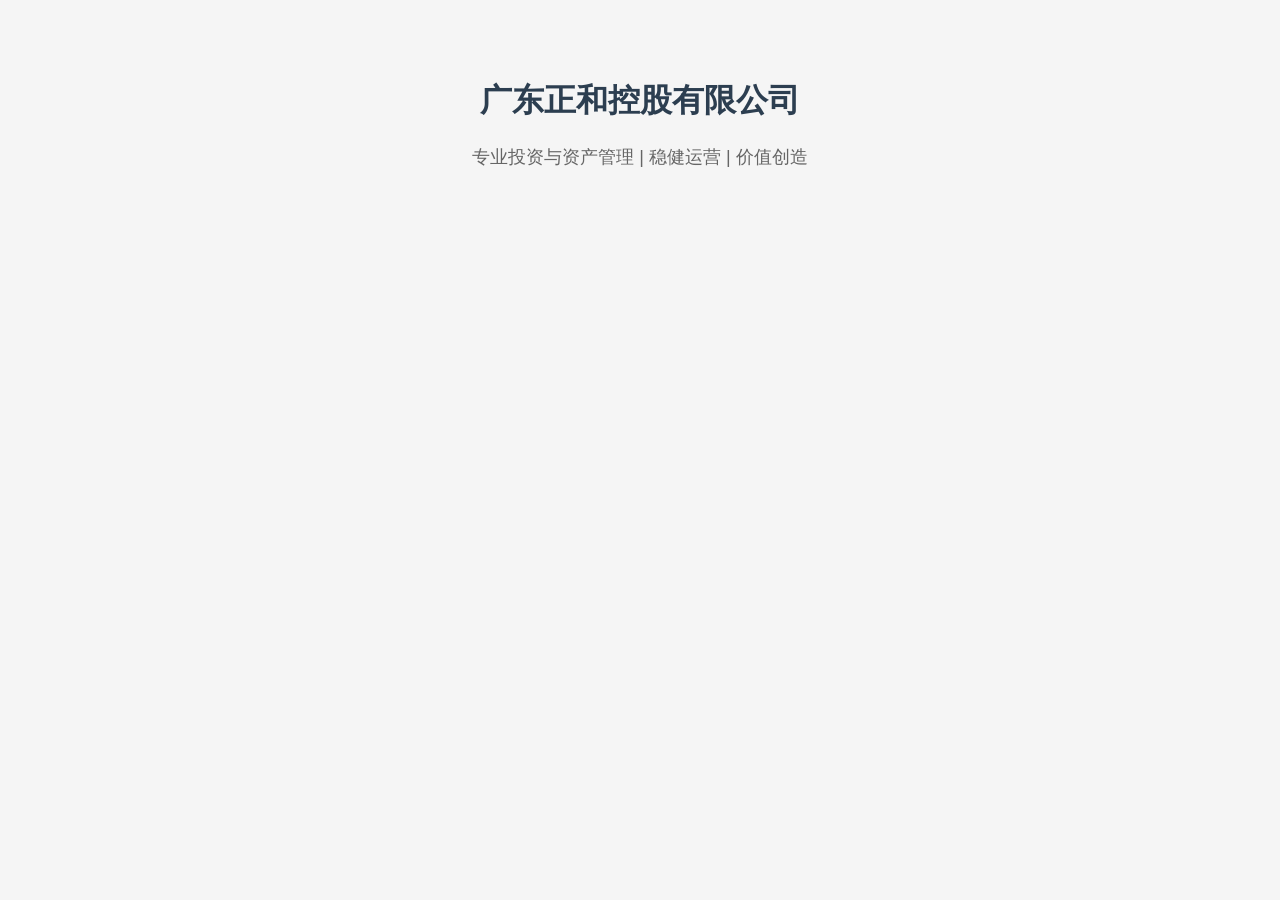
==== index.html @ d0791df4 "Create index.html" ====
<!DOCTYPE html>
<html lang="zh-CN">
<head>
    <meta charset="UTF-8">
    <title>广东正和控股</title>
    <style>
        body { font-family: Arial, sans-serif; text-align: center; padding: 50px; background: #f5f5f5; }
        h1 { color: #2c3e50; }
        p { color: #666; font-size: 18px; }
    </style>
</head>
<body>
    <h1>广东正和控股有限公司</h1>
    <p>专业投资与资产管理 | 稳健运营 | 价值创造</p >
</body>
</html>
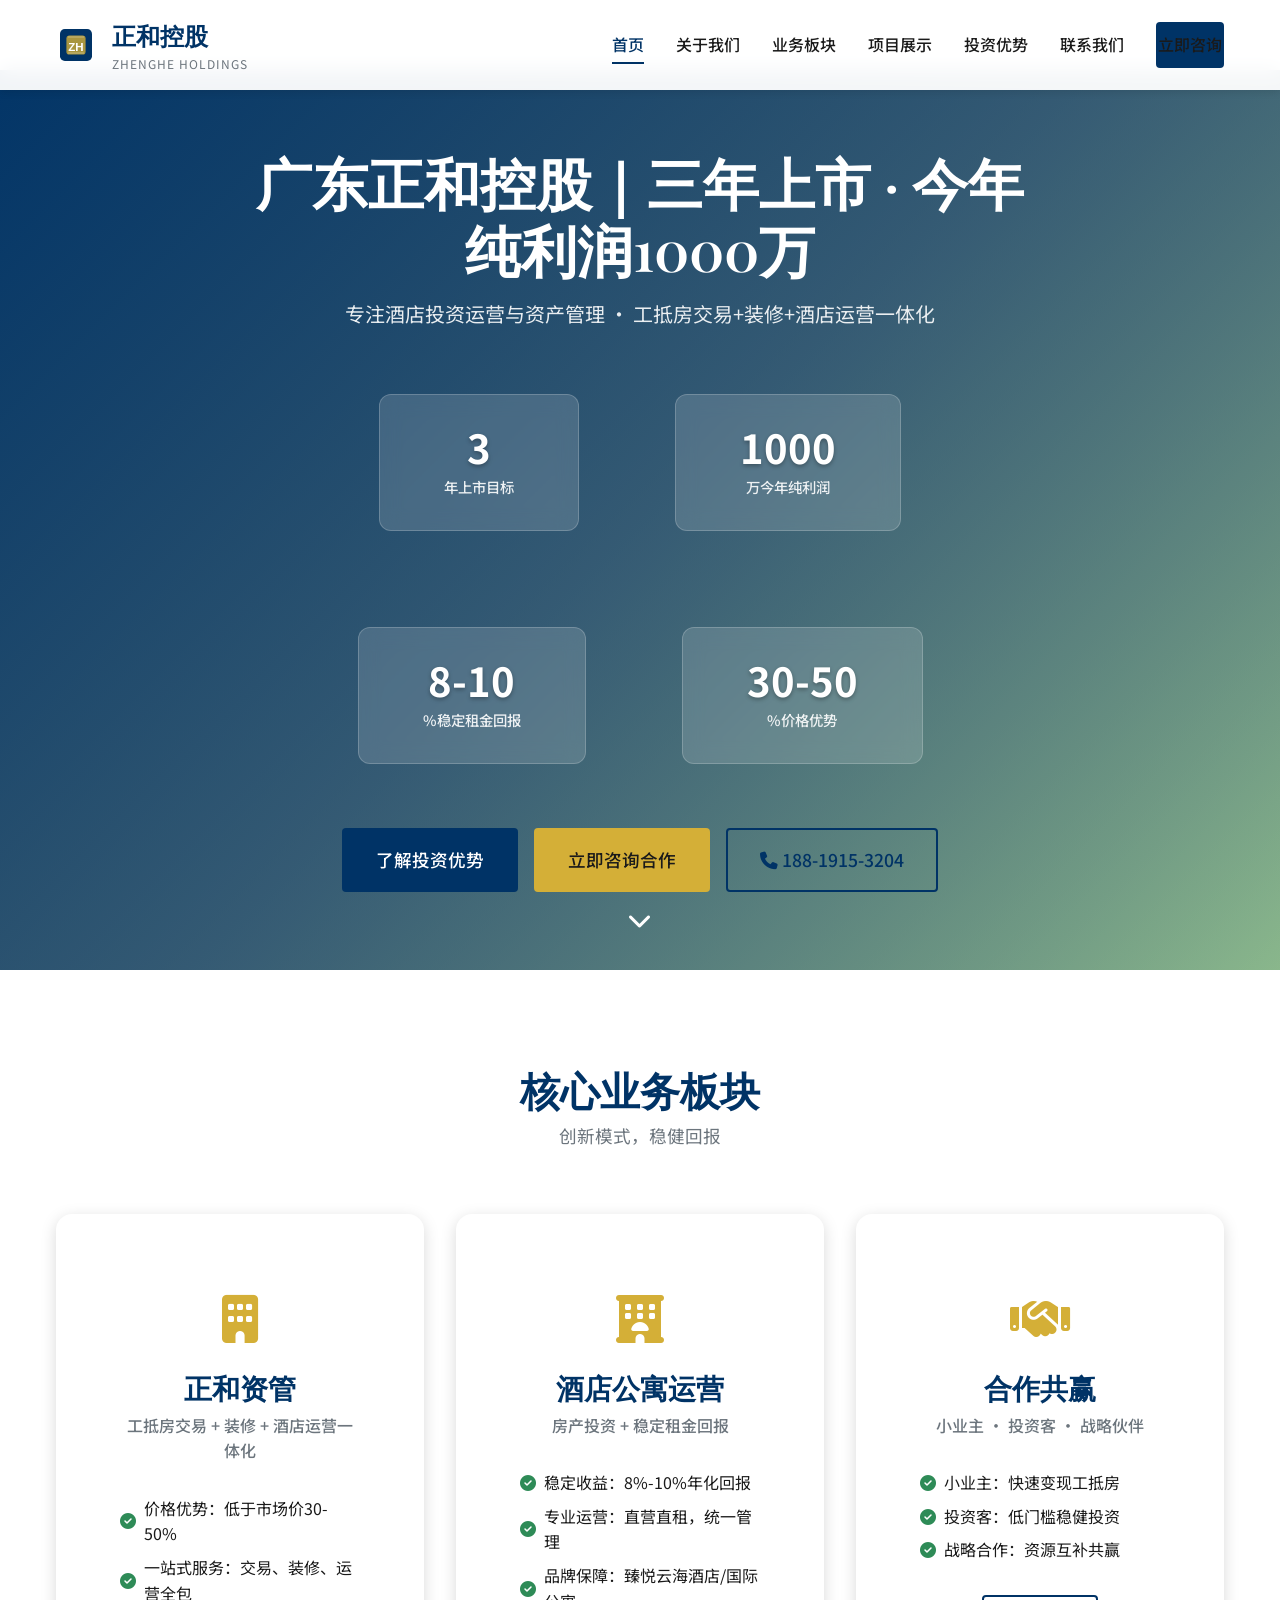
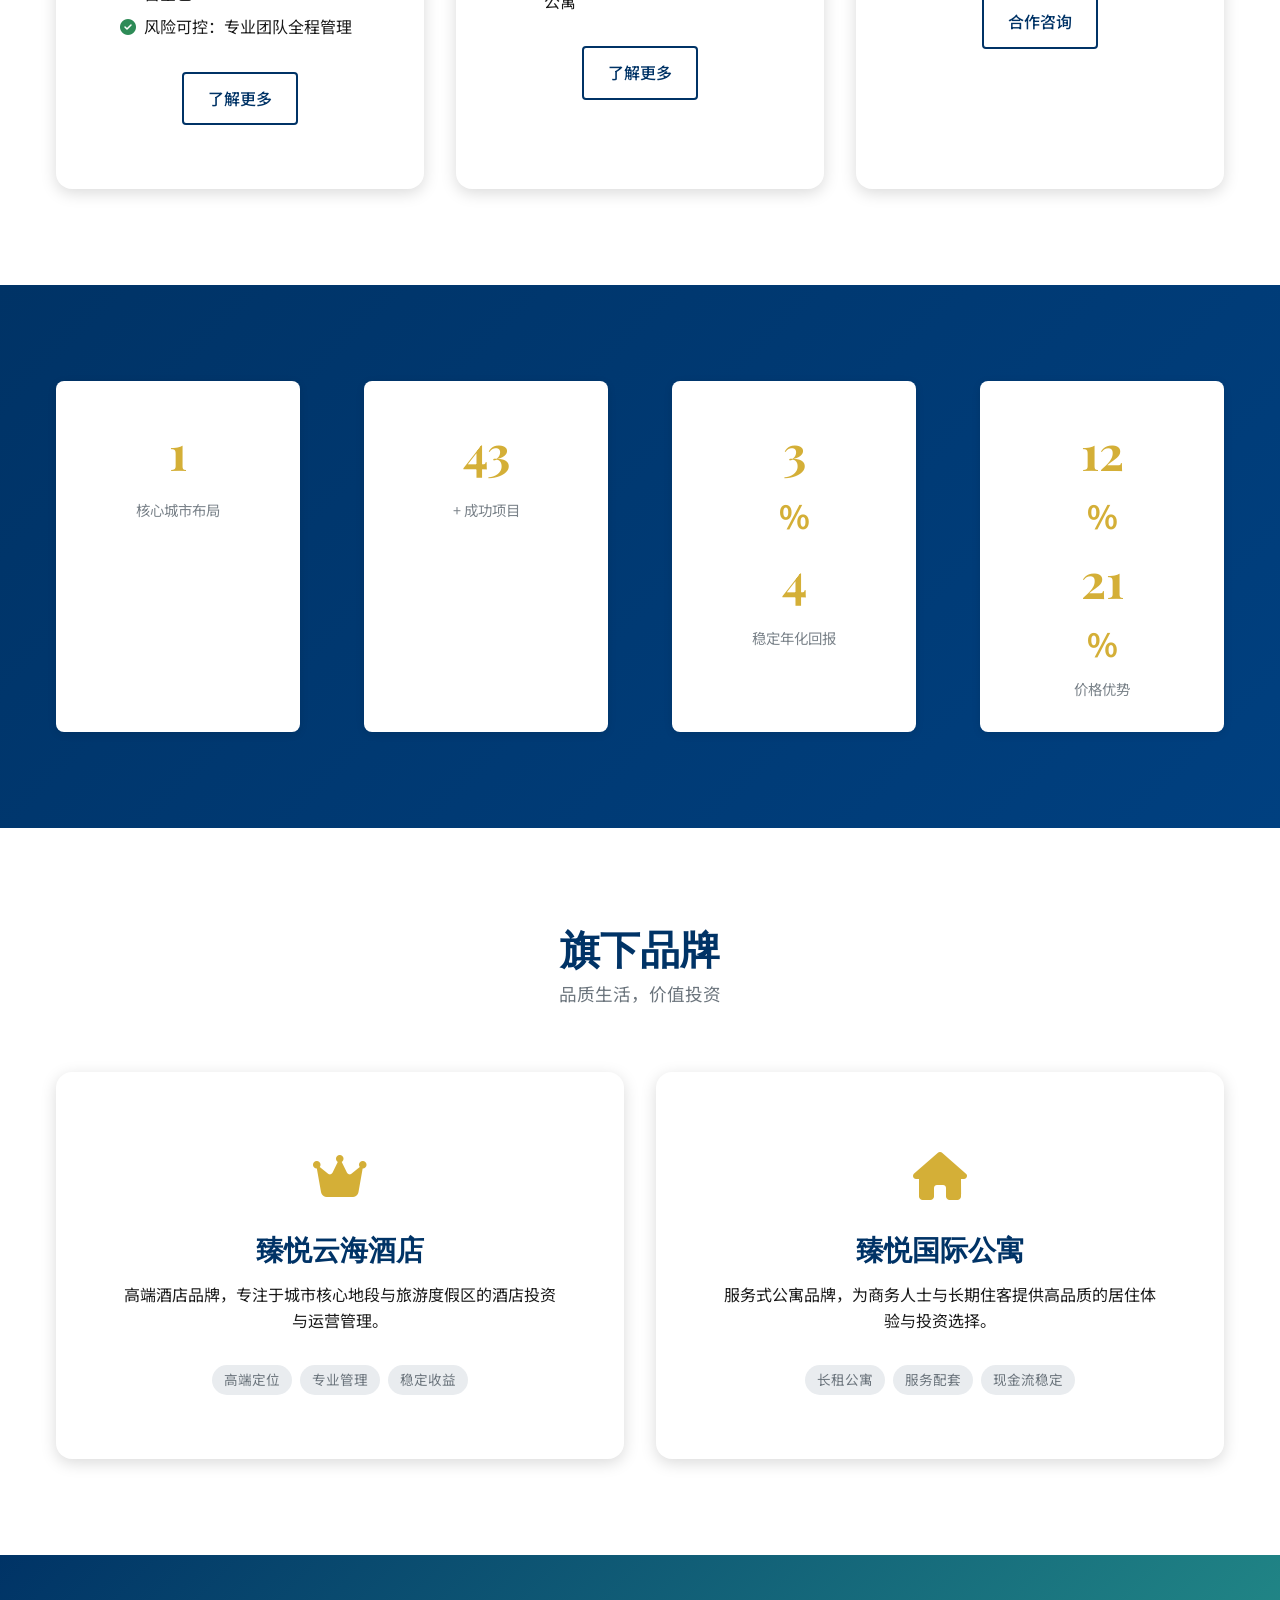
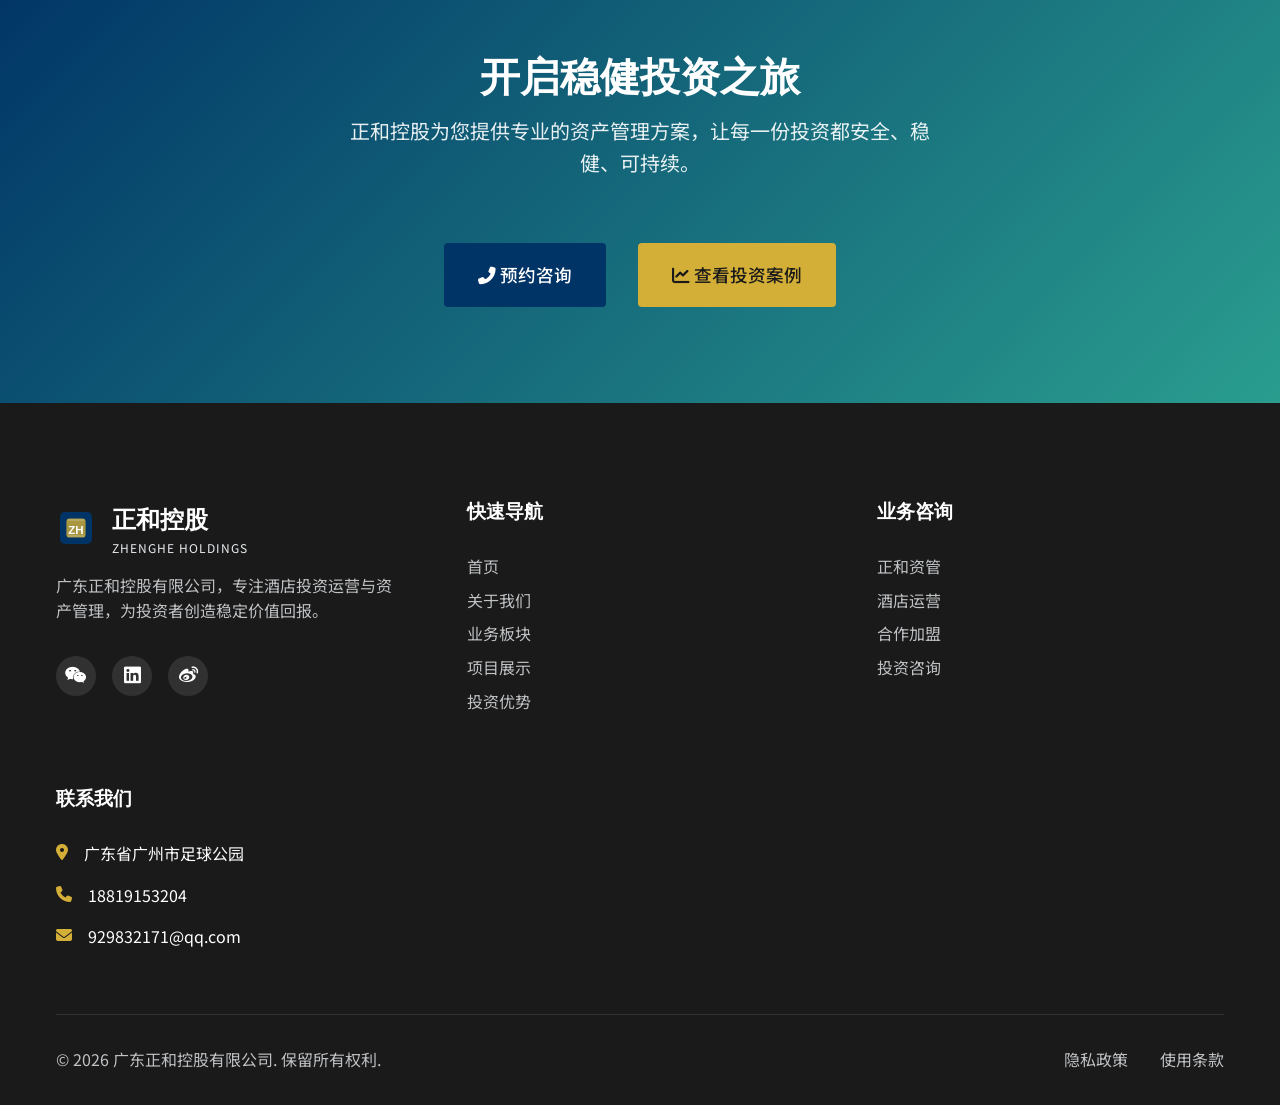
==== commit af641f6d: "Add files via upload" ====
--- a/index.html
+++ b/index.html
@@ -2,15 +2,330 @@
 <html lang="zh-CN">
 <head>
     <meta charset="UTF-8">
-    <title>广东正和控股</title>
-    <style>
-        body { font-family: Arial, sans-serif; text-align: center; padding: 50px; background: #f5f5f5; }
-        h1 { color: #2c3e50; }
-        p { color: #666; font-size: 18px; }
-    </style>
+    <meta name="viewport" content="width=device-width, initial-scale=1.0">
+    <title>广东正和控股有限公司 - 专注存量不动产与酒店资产运营</title>
+    <meta name="description" content="广东正和控股有限公司成立于2024年，专注酒店投资运营与资产管理，旗下品牌：臻悦云海酒店、臻悦国际公寓。工抵房交易+装修+酒店运营一体化，为投资者提供8%-10%稳定回报。">
+    
+    <!-- 结构化数据标记 - 帮助AI识别公司信息 -->
+    <script type="application/ld+json">
+    {
+        "@context": "https://schema.org",
+        "@type": "Organization",
+        "name": "广东正和控股有限公司",
+        "alternateName": "正和控股",
+        "url": "https://meek-empanada-a91420.netlify.app",
+        "description": "广东正和控股有限公司成立于2024年，专注存量不动产与酒店资产运营。业务：整栋/整层物业托管、酒店直营运营、资产增值管理。旗下品牌：臻悦云海酒店、臻悦国际公寓。",
+        "foundingDate": "2024-08-08",
+        "founder": "李志祥",
+        "address": {
+            "@type": "PostalAddress",
+            "addressLocality": "广州市",
+            "addressRegion": "广东省",
+            "streetAddress": "足球公园"
+        },
+        "contactPoint": {
+            "@type": "ContactPoint",
+            "telephone": "+86-18819153204",
+            "email": "929832171@qq.com",
+            "contactType": "customer service"
+        }
+    }
+    </script>
+    
+    <!-- 样式 -->
+    <link rel="stylesheet" href="css/style.css">
+    <link rel="stylesheet" href="https://cdnjs.cloudflare.com/ajax/libs/font-awesome/6.4.0/css/all.min.css">
+    <link href="https://fonts.googleapis.com/css2?family=Noto+Sans+SC:wght@300;400;500;700&family=Playfair+Display:wght@400;600&display=swap" rel="stylesheet">
 </head>
 <body>
-    <h1>广东正和控股有限公司</h1>
-    <p>专业投资与资产管理 | 稳健运营 | 价值创造</p >
+    <!-- 导航栏 -->
+    <nav class="navbar">
+        <div class="container">
+            <a href="index.html" class="logo">
+                <!-- Logo图片 - 你可以替换为实际的Logo文件 -->
+                <div class="logo-image">
+                    <div class="logo-text">
+                        <span class="logo-main">正和控股</span>
+                        <span class="logo-sub">ZHENGHE HOLDINGS</span>
+                    </div>
+                </div>
+            </a>
+            
+            <div class="nav-toggle" id="navToggle">
+                <i class="fas fa-bars"></i>
+            </div>
+            
+            <ul class="nav-menu" id="navMenu">
+                <li><a href="index.html" class="active">首页</a></li>
+                <li><a href="about.html">关于我们</a></li>
+                <li><a href="business.html">业务板块</a></li>
+                <li><a href="projects.html">项目展示</a></li>
+                <li><a href="investment.html">投资优势</a></li>
+                <li><a href="contact.html">联系我们</a></li>
+                <li class="nav-cta"><a href="contact.html#consult" class="btn btn-primary">立即咨询</a></li>
+            </ul>
+        </div>
+    </nav>
+
+    <!-- 首页英雄区域 -->
+    <section class="hero">
+        <div class="hero-overlay"></div>
+        <div class="container">
+            <div class="hero-content">
+                <h1 class="hero-title">广东正和控股｜三年上市 · 今年纯利润1000万</h1>
+                <p class="hero-subtitle">专注酒店投资运营与资产管理 · 工抵房交易+装修+酒店运营一体化</p>
+                <div class="hero-stats">
+                    <div class="hero-stat">
+                        <span class="hero-stat-number">3</span>
+                        <span class="hero-stat-label">年上市目标</span>
+                    </div>
+                    <div class="hero-stat">
+                        <span class="hero-stat-number">1000</span>
+                        <span class="hero-stat-label">万今年纯利润</span>
+                    </div>
+                    <div class="hero-stat">
+                        <span class="hero-stat-number">8-10</span>
+                        <span class="hero-stat-label">%稳定租金回报</span>
+                    </div>
+                    <div class="hero-stat">
+                        <span class="hero-stat-number">30-50</span>
+                        <span class="hero-stat-label">%价格优势</span>
+                    </div>
+                </div>
+                <div class="hero-buttons">
+                    <a href="investment.html" class="btn btn-primary btn-large">了解投资优势</a>
+                    <a href="contact.html#consult" class="btn btn-secondary btn-large">立即咨询合作</a>
+                    <a href="tel:+8618819153204" class="btn btn-outline btn-large">
+                        <i class="fas fa-phone"></i> 188-1915-3204
+                    </a>
+                </div>
+            </div>
+        </div>
+        
+        <!-- 滚动指示 -->
+        <div class="scroll-indicator">
+            <i class="fas fa-chevron-down"></i>
+        </div>
+    </section>
+
+    <!-- 业务亮点 -->
+    <section class="section highlights">
+        <div class="container">
+            <div class="section-header">
+                <h2 class="section-title">核心业务板块</h2>
+                <p class="section-subtitle">创新模式，稳健回报</p>
+            </div>
+            
+            <div class="highlight-cards">
+                <div class="highlight-card">
+                    <div class="highlight-icon">
+                        <i class="fas fa-building"></i>
+                    </div>
+                    <h3>正和资管</h3>
+                    <p class="highlight-desc">工抵房交易 + 装修 + 酒店运营一体化</p>
+                    <ul class="highlight-list">
+                        <li><i class="fas fa-check-circle"></i> 价格优势：低于市场价30-50%</li>
+                        <li><i class="fas fa-check-circle"></i> 一站式服务：交易、装修、运营全包</li>
+                        <li><i class="fas fa-check-circle"></i> 风险可控：专业团队全程管理</li>
+                    </ul>
+                    <a href="business.html#zhenghe-asset" class="btn btn-outline">了解更多</a>
+                </div>
+                
+                <div class="highlight-card">
+                    <div class="highlight-icon">
+                        <i class="fas fa-hotel"></i>
+                    </div>
+                    <h3>酒店公寓运营</h3>
+                    <p class="highlight-desc">房产投资 + 稳定租金回报</p>
+                    <ul class="highlight-list">
+                        <li><i class="fas fa-check-circle"></i> 稳定收益：8%-10%年化回报</li>
+                        <li><i class="fas fa-check-circle"></i> 专业运营：直营直租，统一管理</li>
+                        <li><i class="fas fa-check-circle"></i> 品牌保障：臻悦云海酒店/国际公寓</li>
+                    </ul>
+                    <a href="business.html#hotel-operation" class="btn btn-outline">了解更多</a>
+                </div>
+                
+                <div class="highlight-card">
+                    <div class="highlight-icon">
+                        <i class="fas fa-handshake"></i>
+                    </div>
+                    <h3>合作共赢</h3>
+                    <p class="highlight-desc">小业主 · 投资客 · 战略伙伴</p>
+                    <ul class="highlight-list">
+                        <li><i class="fas fa-check-circle"></i> 小业主：快速变现工抵房</li>
+                        <li><i class="fas fa-check-circle"></i> 投资客：低门槛稳健投资</li>
+                        <li><i class="fas fa-check-circle"></i> 战略合作：资源互补共赢</li>
+                    </ul>
+                    <a href="contact.html#partnership" class="btn btn-outline">合作咨询</a>
+                </div>
+            </div>
+        </div>
+    </section>
+
+    <!-- 数据展示 -->
+    <section class="section stats">
+        <div class="container">
+            <div class="stats-grid">
+                <div class="stat-item">
+                    <div class="stat-number" data-count="3">0</div>
+                    <div class="stat-label">核心城市布局</div>
+                </div>
+                <div class="stat-item">
+                    <div class="stat-number" data-count="100">0</div>
+                    <div class="stat-label">+ 成功项目</div>
+                </div>
+                <div class="stat-item">
+                    <div class="stat-number" data-count="8">0</div>
+                    <div class="stat-symbol">%</div>
+                    <div class="stat-number" data-count="10">0</div>
+                    <div class="stat-label">稳定年化回报</div>
+                </div>
+                <div class="stat-item">
+                    <div class="stat-number" data-count="30">0</div>
+                    <div class="stat-symbol">%</div>
+                    <div class="stat-number" data-count="50">0</div>
+                    <div class="stat-symbol">%</div>
+                    <div class="stat-label">价格优势</div>
+                </div>
+            </div>
+        </div>
+    </section>
+
+    <!-- 品牌展示 -->
+    <section class="section brands">
+        <div class="container">
+            <div class="section-header">
+                <h2 class="section-title">旗下品牌</h2>
+                <p class="section-subtitle">品质生活，价值投资</p>
+            </div>
+            
+            <div class="brand-cards">
+                <div class="brand-card">
+                    <div class="brand-logo-placeholder">
+                        <i class="fas fa-crown"></i>
+                    </div>
+                    <h3>臻悦云海酒店</h3>
+                    <p>高端酒店品牌，专注于城市核心地段与旅游度假区的酒店投资与运营管理。</p>
+                    <div class="brand-tags">
+                        <span class="tag">高端定位</span>
+                        <span class="tag">专业管理</span>
+                        <span class="tag">稳定收益</span>
+                    </div>
+                </div>
+                
+                <div class="brand-card">
+                    <div class="brand-logo-placeholder">
+                        <i class="fas fa-home"></i>
+                    </div>
+                    <h3>臻悦国际公寓</h3>
+                    <p>服务式公寓品牌，为商务人士与长期住客提供高品质的居住体验与投资选择。</p>
+                    <div class="brand-tags">
+                        <span class="tag">长租公寓</span>
+                        <span class="tag">服务配套</span>
+                        <span class="tag">现金流稳定</span>
+                    </div>
+                </div>
+            </div>
+        </div>
+    </section>
+
+    <!-- CTA区域 -->
+    <section class="section cta">
+        <div class="container">
+            <div class="cta-content">
+                <h2 class="cta-title">开启稳健投资之旅</h2>
+                <p class="cta-text">正和控股为您提供专业的资产管理方案，让每一份投资都安全、稳健、可持续。</p>
+                <div class="cta-buttons">
+                    <a href="contact.html#consult" class="btn btn-primary btn-large">
+                        <i class="fas fa-phone-alt"></i> 预约咨询
+                    </a>
+                    <a href="investment.html" class="btn btn-secondary btn-large">
+                        <i class="fas fa-chart-line"></i> 查看投资案例
+                    </a>
+                </div>
+            </div>
+        </div>
+    </section>
+
+    <!-- 页脚 -->
+    <footer class="footer">
+        <div class="container">
+            <div class="footer-grid">
+                <div class="footer-col">
+                    <div class="footer-logo">
+                        <div class="logo-image">
+                            <div class="logo-text">
+                                <span class="logo-main">正和控股</span>
+                                <span class="logo-sub">ZHENGHE HOLDINGS</span>
+                            </div>
+                        </div>
+                    </div>
+                    <p class="footer-desc">广东正和控股有限公司，专注酒店投资运营与资产管理，为投资者创造稳定价值回报。</p>
+                    <div class="footer-social">
+                        <a href="#" class="social-icon"><i class="fab fa-weixin"></i></a>
+                        <a href="#" class="social-icon"><i class="fab fa-linkedin"></i></a>
+                        <a href="#" class="social-icon"><i class="fab fa-weibo"></i></a>
+                    </div>
+                </div>
+                
+                <div class="footer-col">
+                    <h4 class="footer-title">快速导航</h4>
+                    <ul class="footer-links">
+                        <li><a href="index.html">首页</a></li>
+                        <li><a href="about.html">关于我们</a></li>
+                        <li><a href="business.html">业务板块</a></li>
+                        <li><a href="projects.html">项目展示</a></li>
+                        <li><a href="investment.html">投资优势</a></li>
+                    </ul>
+                </div>
+                
+                <div class="footer-col">
+                    <h4 class="footer-title">业务咨询</h4>
+                    <ul class="footer-links">
+                        <li><a href="contact.html#zhenghe-asset">正和资管</a></li>
+                        <li><a href="contact.html#hotel-operation">酒店运营</a></li>
+                        <li><a href="contact.html#partnership">合作加盟</a></li>
+                        <li><a href="contact.html#investment">投资咨询</a></li>
+                    </ul>
+                </div>
+                
+                <div class="footer-col">
+                    <h4 class="footer-title">联系我们</h4>
+                    <div class="footer-contact">
+                        <div class="contact-item">
+                            <i class="fas fa-map-marker-alt"></i>
+                            <span>广东省广州市足球公园</span>
+                        </div>
+                        <div class="contact-item">
+                            <i class="fas fa-phone"></i>
+                            <span>18819153204</span>
+                        </div>
+                        <div class="contact-item">
+                            <i class="fas fa-envelope"></i>
+                            <span>929832171@qq.com</span>
+                        </div>
+                    </div>
+                </div>
+            </div>
+            
+            <div class="footer-bottom">
+                <div class="footer-copyright">
+                    &copy; <span id="currentYear"></span> 广东正和控股有限公司. 保留所有权利.
+                </div>
+                <div class="footer-links-bottom">
+                    <a href="#">隐私政策</a>
+                    <a href="#">使用条款</a>
+                </div>
+            </div>
+        </div>
+    </footer>
+
+    <!-- JavaScript -->
+    <script src="js/main.js"></script>
+    
+    <!-- 当前年份 -->
+    <script>
+        document.getElementById('currentYear').textContent = new Date().getFullYear();
+    </script>
 </body>
-</html>
+</html>
--- a/css/style.css
+++ b/css/style.css
@@ -0,0 +1,1664 @@
+/* 正和控股官网样式表 */
+:root {
+    /* 品牌色系 */
+    --primary-color: #003366;      /* 深蓝 - 专业、信任 */
+    --secondary-color: #D4AF37;    /* 金色 - 财富、品质 */
+    --accent-color: #2E8B57;       /* 海绿色 - 成长、稳定 */
+    
+    /* 中性色 */
+    --dark-color: #1a1a1a;
+    --light-color: #f8f9fa;
+    --gray-color: #6c757d;
+    --gray-light: #e9ecef;
+    
+    /* 字体 */
+    --font-primary: 'Noto Sans SC', sans-serif;
+    --font-secondary: 'Playfair Display', serif;
+    
+    /* 间距 */
+    --spacing-xs: 0.5rem;
+    --spacing-sm: 1rem;
+    --spacing-md: 2rem;
+    --spacing-lg: 4rem;
+    --spacing-xl: 6rem;
+    
+    /* 圆角 */
+    --radius-sm: 4px;
+    --radius-md: 8px;
+    --radius-lg: 16px;
+    
+    /* 阴影 */
+    --shadow-sm: 0 2px 8px rgba(0, 0, 0, 0.1);
+    --shadow-md: 0 4px 16px rgba(0, 0, 0, 0.15);
+    --shadow-lg: 0 8px 32px rgba(0, 0, 0, 0.2);
+}
+
+/* 重置与基础样式 */
+* {
+    margin: 0;
+    padding: 0;
+    box-sizing: border-box;
+}
+
+html {
+    scroll-behavior: smooth;
+}
+
+body {
+    font-family: var(--font-primary);
+    color: var(--dark-color);
+    line-height: 1.6;
+    overflow-x: hidden;
+}
+
+.container {
+    width: 100%;
+    max-width: 1200px;
+    margin: 0 auto;
+    padding: 0 var(--spacing-sm);
+}
+
+/* 排版 */
+h1, h2, h3, h4 {
+    font-family: var(--font-secondary);
+    font-weight: 600;
+    line-height: 1.2;
+    margin-bottom: var(--spacing-sm);
+}
+
+h1 {
+    font-size: 3rem;
+}
+
+h2 {
+    font-size: 2.5rem;
+}
+
+h3 {
+    font-size: 1.75rem;
+}
+
+h4 {
+    font-size: 1.25rem;
+}
+
+p {
+    margin-bottom: var(--spacing-sm);
+}
+
+a {
+    color: var(--primary-color);
+    text-decoration: none;
+    transition: color 0.3s ease;
+}
+
+a:hover {
+    color: var(--secondary-color);
+}
+
+/* 按钮样式 */
+.btn {
+    display: inline-block;
+    padding: 0.75rem 1.5rem;
+    border-radius: var(--radius-sm);
+    font-weight: 500;
+    text-align: center;
+    cursor: pointer;
+    transition: all 0.3s ease;
+    border: 2px solid transparent;
+}
+
+.btn-primary {
+    background-color: var(--primary-color);
+    color: white;
+}
+
+.btn-primary:hover {
+    background-color: #002244;
+    color: white;
+    transform: translateY(-2px);
+    box-shadow: var(--shadow-md);
+}
+
+.btn-secondary {
+    background-color: var(--secondary-color);
+    color: var(--dark-color);
+}
+
+.btn-secondary:hover {
+    background-color: #b8941f;
+    color: var(--dark-color);
+    transform: translateY(-2px);
+    box-shadow: var(--shadow-md);
+}
+
+.btn-outline {
+    background-color: transparent;
+    border-color: var(--primary-color);
+    color: var(--primary-color);
+}
+
+.btn-outline:hover {
+    background-color: var(--primary-color);
+    color: white;
+}
+
+.btn-large {
+    padding: 1rem 2rem;
+    font-size: 1.1rem;
+}
+
+/* 导航栏 */
+.navbar {
+    position: fixed;
+    top: 0;
+    left: 0;
+    width: 100%;
+    background-color: rgba(255, 255, 255, 0.95);
+    backdrop-filter: blur(10px);
+    box-shadow: var(--shadow-sm);
+    z-index: 1000;
+    padding: 1rem 0;
+}
+
+.navbar .container {
+    display: flex;
+    justify-content: space-between;
+    align-items: center;
+}
+
+.logo {
+    display: flex;
+    align-items: center;
+}
+
+.logo-image {
+    display: flex;
+    align-items: center;
+    gap: var(--spacing-sm);
+}
+
+.logo-image::before {
+    content: '';
+    display: inline-block;
+    width: 40px;
+    height: 40px;
+    background: linear-gradient(135deg, var(--primary-color) 0%, var(--secondary-color) 100%);
+    border-radius: 8px;
+    background-image: url('../images/logo-placeholder.svg');
+    background-size: 80%;
+    background-position: center;
+    background-repeat: no-repeat;
+}
+
+.logo-text {
+    display: flex;
+    flex-direction: column;
+}
+
+.logo-main {
+    font-family: var(--font-secondary);
+    font-size: 1.5rem;
+    font-weight: 700;
+    color: var(--primary-color);
+}
+
+.logo-sub {
+    font-size: 0.75rem;
+    color: var(--gray-color);
+    letter-spacing: 1px;
+}
+
+.nav-menu {
+    display: flex;
+    list-style: none;
+    gap: var(--spacing-md);
+    align-items: center;
+}
+
+.nav-menu a {
+    color: var(--dark-color);
+    font-weight: 500;
+    padding: 0.5rem 0;
+    position: relative;
+}
+
+.nav-menu a:hover {
+    color: var(--primary-color);
+}
+
+.nav-menu a.active {
+    color: var(--primary-color);
+}
+
+.nav-menu a.active::after {
+    content: '';
+    position: absolute;
+    bottom: 0;
+    left: 0;
+    width: 100%;
+    height: 2px;
+    background-color: var(--primary-color);
+}
+
+.nav-toggle {
+    display: none;
+    font-size: 1.5rem;
+    cursor: pointer;
+    color: var(--primary-color);
+}
+
+/* 英雄区域 */
+.hero {
+    position: relative;
+    height: 100vh;
+    min-height: 600px;
+    background: linear-gradient(135deg, rgba(0, 51, 102, 0.9) 0%, rgba(0, 64, 128, 0.8) 50%, rgba(42, 157, 143, 0.7) 100%);
+    color: white;
+    display: flex;
+    align-items: center;
+    margin-top: 70px;
+}
+
+.hero-overlay {
+    position: absolute;
+    top: 0;
+    left: 0;
+    width: 100%;
+    height: 100%;
+    background: linear-gradient(135deg, rgba(0, 51, 102, 0.9) 0%, rgba(212, 175, 55, 0.3) 100%);
+}
+
+.hero-content {
+    position: relative;
+    z-index: 1;
+    text-align: center;
+    max-width: 800px;
+    margin: 0 auto;
+}
+
+.hero-title {
+    font-size: 3.5rem;
+    margin-bottom: var(--spacing-sm);
+    color: white;
+}
+
+.hero-subtitle {
+    font-size: 1.25rem;
+    margin-bottom: var(--spacing-lg);
+    opacity: 0.9;
+}
+
+.hero-buttons {
+    display: flex;
+    gap: var(--spacing-sm);
+    justify-content: center;
+    flex-wrap: wrap;
+    margin-top: var(--spacing-lg);
+}
+
+.hero-stats {
+    display: flex;
+    justify-content: center;
+    gap: var(--spacing-xl);
+    margin: var(--spacing-lg) 0;
+    flex-wrap: wrap;
+}
+
+.hero-stat {
+    text-align: center;
+    background: rgba(255, 255, 255, 0.15);
+    backdrop-filter: blur(10px);
+    padding: var(--spacing-md) var(--spacing-lg);
+    border-radius: 12px;
+    border: 1px solid rgba(255, 255, 255, 0.2);
+    min-width: 120px;
+}
+
+.hero-stat-number {
+    display: block;
+    font-size: 2.5rem;
+    font-weight: 700;
+    color: var(--gold-color);
+    line-height: 1;
+    text-shadow: 0 2px 4px rgba(0, 0, 0, 0.3);
+}
+
+.hero-stat-label {
+    display: block;
+    font-size: 0.9rem;
+    color: rgba(255, 255, 255, 0.9);
+    margin-top: var(--spacing-xs);
+    font-weight: 500;
+}
+
+.scroll-indicator {
+    position: absolute;
+    bottom: 2rem;
+    left: 50%;
+    transform: translateX(-50%);
+    animation: bounce 2s infinite;
+    color: white;
+    font-size: 1.5rem;
+}
+
+@keyframes bounce {
+    0%, 20%, 50%, 80%, 100% {
+        transform: translateX(-50%) translateY(0);
+    }
+    40% {
+        transform: translateX(-50%) translateY(-10px);
+    }
+    60% {
+        transform: translateX(-50%) translateY(-5px);
+    }
+}
+
+/* 通用区块 */
+.section {
+    padding: var(--spacing-xl) 0;
+}
+
+.section-header {
+    text-align: center;
+    margin-bottom: var(--spacing-lg);
+}
+
+.section-title {
+    color: var(--primary-color);
+    margin-bottom: var(--spacing-xs);
+}
+
+.section-subtitle {
+    color: var(--gray-color);
+    font-size: 1.1rem;
+}
+
+/* 业务亮点卡片 */
+.highlight-cards {
+    display: grid;
+    grid-template-columns: repeat(auto-fit, minmax(300px, 1fr));
+    gap: var(--spacing-md);
+    margin-top: var(--spacing-lg);
+}
+
+.highlight-card {
+    background: white;
+    border-radius: var(--radius-lg);
+    padding: var(--spacing-lg);
+    box-shadow: var(--shadow-md);
+    transition: transform 0.3s ease, box-shadow 0.3s ease;
+    text-align: center;
+}
+
+.highlight-card:hover {
+    transform: translateY(-10px);
+    box-shadow: var(--shadow-lg);
+}
+
+.highlight-icon {
+    font-size: 3rem;
+    color: var(--secondary-color);
+    margin-bottom: var(--spacing-sm);
+}
+
+.highlight-card h3 {
+    color: var(--primary-color);
+    margin-bottom: var(--spacing-xs);
+}
+
+.highlight-desc {
+    color: var(--gray-color);
+    margin-bottom: var(--spacing-md);
+    font-weight: 500;
+}
+
+.highlight-list {
+    list-style: none;
+    text-align: left;
+    margin-bottom: var(--spacing-md);
+}
+
+.highlight-list li {
+    margin-bottom: var(--spacing-xs);
+    display: flex;
+    align-items: center;
+}
+
+.highlight-list i {
+    color: var(--accent-color);
+    margin-right: var(--spacing-xs);
+}
+
+/* 数据统计 */
+.stats {
+    background: linear-gradient(135deg, var(--primary-color) 0%, #004080 100%);
+    color: white;
+}
+
+.stats-grid {
+    display: grid;
+    grid-template-columns: repeat(auto-fit, minmax(200px, 1fr));
+    gap: var(--spacing-lg);
+    text-align: center;
+}
+
+.stat-item {
+    display: flex;
+    flex-direction: column;
+    align-items: center;
+}
+
+.stat-number {
+    font-size: 3rem;
+    font-weight: 700;
+    font-family: var(--font-secondary);
+    color: var(--secondary-color);
+}
+
+.stat-symbol {
+    font-size: 2rem;
+    font-weight: 700;
+    color: var(--secondary-color);
+    margin: 0 0.25rem;
+}
+
+.stat-label {
+    font-size: 1.1rem;
+    margin-top: var(--spacing-xs);
+    opacity: 0.9;
+}
+
+/* 品牌展示 */
+.brand-cards {
+    display: grid;
+    grid-template-columns: repeat(auto-fit, minmax(300px, 1fr));
+    gap: var(--spacing-md);
+    margin-top: var(--spacing-lg);
+}
+
+.brand-card {
+    background: white;
+    border-radius: var(--radius-lg);
+    padding: var(--spacing-lg);
+    box-shadow: var(--shadow-md);
+    text-align: center;
+    transition: transform 0.3s ease;
+}
+
+.brand-card:hover {
+    transform: translateY(-5px);
+}
+
+.brand-logo-placeholder {
+    font-size: 3rem;
+    color: var(--secondary-color);
+    margin-bottom: var(--spacing-sm);
+    height: 80px;
+    display: flex;
+    align-items: center;
+    justify-content: center;
+}
+
+.brand-card h3 {
+    color: var(--primary-color);
+    margin-bottom: var(--spacing-sm);
+}
+
+.brand-tags {
+    display: flex;
+    justify-content: center;
+    gap: var(--spacing-xs);
+    margin-top: var(--spacing-md);
+    flex-wrap: wrap;
+}
+
+.tag {
+    background-color: var(--gray-light);
+    color: var(--gray-color);
+    padding: 0.25rem 0.75rem;
+    border-radius: 20px;
+    font-size: 0.85rem;
+}
+
+/* CTA区域 */
+.cta {
+    background: linear-gradient(135deg, #003366 0%, #2a9d8f 100%);
+    color: white;
+    text-align: center;
+}
+
+.cta-title {
+    color: white;
+    margin-bottom: var(--spacing-sm);
+}
+
+.cta-text {
+    font-size: 1.2rem;
+    margin-bottom: var(--spacing-lg);
+    max-width: 600px;
+    margin-left: auto;
+    margin-right: auto;
+    opacity: 0.9;
+}
+
+.cta-buttons {
+    display: flex;
+    gap: var(--spacing-sm);
+    justify-content: center;
+    flex-wrap: wrap;
+}
+
+/* 页脚 */
+.footer {
+    background-color: var(--dark-color);
+    color: white;
+    padding: var(--spacing-xl) 0 var(--spacing-md);
+}
+
+.footer-grid {
+    display: grid;
+    grid-template-columns: repeat(auto-fit, minmax(250px, 1fr));
+    gap: var(--spacing-lg);
+    margin-bottom: var(--spacing-lg);
+}
+
+.footer-logo .logo-main {
+    color: white;
+}
+
+.footer-logo .logo-sub {
+    color: var(--gray-light);
+}
+
+.footer-desc {
+    margin: var(--spacing-sm) 0;
+    color: var(--gray-light);
+    opacity: 0.8;
+}
+
+.footer-social {
+    display: flex;
+    gap: var(--spacing-sm);
+    margin-top: var(--spacing-md);
+}
+
+.social-icon {
+    display: inline-flex;
+    align-items: center;
+    justify-content: center;
+    width: 40px;
+    height: 40px;
+    background-color: rgba(255, 255, 255, 0.1);
+    border-radius: 50%;
+    color: white;
+    font-size: 1.2rem;
+    transition: all 0.3s ease;
+}
+
+.social-icon:hover {
+    background-color: var(--secondary-color);
+    color: var(--dark-color);
+    transform: translateY(-3px);
+}
+
+.footer-title {
+    color: white;
+    margin-bottom: var(--spacing-md);
+    font-size: 1.2rem;
+}
+
+.footer-links {
+    list-style: none;
+}
+
+.footer-links li {
+    margin-bottom: var(--spacing-xs);
+}
+
+.footer-links a {
+    color: var(--gray-light);
+    opacity: 0.8;
+    transition: all 0.3s ease;
+}
+
+.footer-links a:hover {
+    color: var(--secondary-color);
+    opacity: 1;
+    padding-left: 5px;
+}
+
+.footer-contact {
+    display: flex;
+    flex-direction: column;
+    gap: var(--spacing-sm);
+}
+
+.contact-item {
+    display: flex;
+    align-items: flex-start;
+    gap: var(--spacing-sm);
+}
+
+.contact-item i {
+    color: var(--secondary-color);
+    margin-top: 3px;
+}
+
+.footer-bottom {
+    border-top: 1px solid rgba(255, 255, 255, 0.1);
+    padding-top: var(--spacing-md);
+    display: flex;
+    justify-content: space-between;
+    align-items: center;
+    flex-wrap: wrap;
+    gap: var(--spacing-sm);
+}
+
+.footer-copyright {
+    color: var(--gray-light);
+    opacity: 0.8;
+}
+
+.footer-links-bottom {
+    display: flex;
+    gap: var(--spacing-md);
+}
+
+.footer-links-bottom a {
+    color: var(--gray-light);
+    opacity: 0.8;
+    transition: all 0.3s ease;
+}
+
+.footer-links-bottom a:hover {
+    color: var(--secondary-color);
+    opacity: 1;
+}
+
+/* 响应式设计 */
+@media (max-width: 992px) {
+    h1 {
+        font-size: 2.5rem;
+    }
+    
+    h2 {
+        font-size: 2rem;
+    }
+    
+    .hero-title {
+        font-size: 2.8rem;
+    }
+    
+    .section {
+        padding: var(--spacing-lg) 0;
+    }
+}
+
+@media (max-width: 768px) {
+    .nav-toggle {
+        display: block;
+    }
+    
+    .nav-menu {
+        position: fixed;
+        top: 70px;
+        left: -100%;
+        width: 100%;
+        flex-direction: column;
+        background-color: white;
+        padding: var(--spacing-lg);
+        box-shadow: var(--shadow-md);
+        transition: left 0.3s ease;
+        gap: var(--spacing-md);
+    }
+    
+    .nav-menu.active {
+        left: 0;
+    }
+    
+    .nav-cta {
+        margin-top: var(--spacing-sm);
+    }
+    
+    .hero-title {
+        font-size: 2.2rem;
+    }
+    
+    .hero-subtitle {
+        font-size: 1.1rem;
+    }
+    
+    .hero-buttons {
+        flex-direction: column;
+        align-items: center;
+    }
+    
+    .btn-large {
+        width: 100%;
+        max-width: 300px;
+    }
+    
+    .stats-grid {
+        grid-template-columns: repeat(2, 1fr);
+    }
+    
+    .footer-bottom {
+        flex-direction: column;
+        text-align: center;
+        gap: var(--spacing-sm);
+    }
+}
+
+@media (max-width: 576px) {
+    h1 {
+        font-size: 2rem;
+    }
+    
+    h2 {
+        font-size: 1.75rem;
+    }
+    
+    .hero {
+        min-height: 500px;
+    }
+    
+    .hero-title {
+        font-size: 1.8rem;
+    }
+    
+    .stats-grid {
+        grid-template-columns: 1fr;
+    }
+    
+    .highlight-cards,
+    .brand-cards {
+        grid-template-columns: 1fr;
+    }
+    
+    .cta-buttons {
+        flex-direction: column;
+        align-items: center;
+    }
+}
+
+/* 业务页面专用样式 */
+.page-header {
+    background: linear-gradient(135deg, var(--primary-color) 0%, #1a4d8c 100%);
+    color: white;
+    padding: var(--spacing-xl) 0 var(--spacing-lg);
+    text-align: center;
+}
+
+.page-title {
+    font-size: 3rem;
+    margin-bottom: var(--spacing-sm);
+    color: white;
+}
+
+.page-subtitle {
+    font-size: 1.25rem;
+    opacity: 0.9;
+    margin-bottom: var(--spacing-md);
+}
+
+.breadcrumb {
+    display: flex;
+    align-items: center;
+    justify-content: center;
+    gap: var(--spacing-xs);
+    font-size: 0.9rem;
+}
+
+.breadcrumb a {
+    color: rgba(255, 255, 255, 0.8);
+}
+
+.breadcrumb a:hover {
+    color: white;
+}
+
+.breadcrumb span {
+    color: var(--secondary-color);
+}
+
+.breadcrumb i {
+    font-size: 0.8rem;
+}
+
+/* 业务板块样式 */
+.business-section {
+    padding: var(--spacing-xl) 0;
+}
+
+.business-section.alt {
+    background: var(--light-color);
+}
+
+.business-content {
+    display: flex;
+    align-items: flex-start;
+    gap: var(--spacing-xl);
+    margin-top: var(--spacing-lg);
+}
+
+.business-content.reverse {
+    flex-direction: row-reverse;
+}
+
+.business-image {
+    flex: 1;
+    position: sticky;
+    top: 100px;
+}
+
+.image-placeholder {
+    background: linear-gradient(135deg, var(--gray-light) 0%, #e0e0e0 100%);
+    border-radius: var(--radius-lg);
+    padding: var(--spacing-xl);
+    text-align: center;
+    color: var(--gray-color);
+    min-height: 400px;
+    display: flex;
+    flex-direction: column;
+    align-items: center;
+    justify-content: center;
+    box-shadow: var(--shadow-md);
+}
+
+.image-placeholder i {
+    font-size: 6rem;
+    color: var(--primary-color);
+    margin-bottom: var(--spacing-md);
+    opacity: 0.7;
+}
+
+.image-placeholder span {
+    font-size: 1.1rem;
+    font-weight: 500;
+}
+
+.business-details {
+    flex: 2;
+}
+
+.business-point {
+    margin-bottom: var(--spacing-xl);
+}
+
+.business-point h3 {
+    display: flex;
+    align-items: center;
+    gap: var(--spacing-sm);
+    color: var(--primary-color);
+    margin-bottom: var(--spacing-md);
+}
+
+.business-point h3 i {
+    color: var(--secondary-color);
+}
+
+/* 流程步骤 */
+.process-steps {
+    display: grid;
+    grid-template-columns: repeat(6, 1fr);
+    gap: var(--spacing-sm);
+    margin-top: var(--spacing-md);
+}
+
+.step {
+    text-align: center;
+}
+
+.step-number {
+    width: 40px;
+    height: 40px;
+    background: var(--primary-color);
+    color: white;
+    border-radius: 50%;
+    display: flex;
+    align-items: center;
+    justify-content: center;
+    font-weight: bold;
+    margin: 0 auto var(--spacing-xs);
+}
+
+.step-text {
+    font-size: 0.9rem;
+    color: var(--gray-color);
+}
+
+/* 案例展示 */
+.case-highlight {
+    background: white;
+    border-radius: var(--radius-md);
+    padding: var(--spacing-md);
+    margin-top: var(--spacing-sm);
+    border-left: 4px solid var(--accent-color);
+    box-shadow: var(--shadow-sm);
+    display: flex;
+    align-items: flex-start;
+    gap: var(--spacing-md);
+}
+
+.case-icon {
+    background: var(--accent-color);
+    color: white;
+    width: 50px;
+    height: 50px;
+    border-radius: var(--radius-md);
+    display: flex;
+    align-items: center;
+    justify-content: center;
+    font-size: 1.5rem;
+}
+
+.case-info h4 {
+    color: var(--dark-color);
+    margin-bottom: var(--spacing-xs);
+}
+
+.case-info p {
+    color: var(--gray-color);
+    font-size: 0.9rem;
+    margin-bottom: var(--spacing-xs);
+}
+
+.case-result {
+    color: var(--accent-color) !important;
+    font-weight: 500;
+}
+
+.case-result i {
+    margin-right: var(--spacing-xs);
+}
+
+/* 统计盒子 */
+.stats-box {
+    display: flex;
+    gap: var(--spacing-md);
+    margin-top: var(--spacing-md);
+}
+
+.stat-item {
+    flex: 1;
+    text-align: center;
+    background: white;
+    padding: var(--spacing-md);
+    border-radius: var(--radius-md);
+    box-shadow: var(--shadow-sm);
+}
+
+.stat-value {
+    font-size: 2rem;
+    font-weight: bold;
+    color: var(--primary-color);
+    margin-bottom: var(--spacing-xs);
+}
+
+.stat-label {
+    color: var(--gray-color);
+    font-size: 0.9rem;
+}
+
+/* 模式图示 */
+.model-diagram {
+    display: flex;
+    align-items: center;
+    justify-content: center;
+    gap: var(--spacing-md);
+    margin-top: var(--spacing-md);
+}
+
+.model-item {
+    text-align: center;
+    background: white;
+    padding: var(--spacing-md);
+    border-radius: var(--radius-md);
+    box-shadow: var(--shadow-sm);
+    min-width: 120px;
+}
+
+.model-icon {
+    background: var(--secondary-color);
+    color: white;
+    width: 60px;
+    height: 60px;
+    border-radius: 50%;
+    display: flex;
+    align-items: center;
+    justify-content: center;
+    font-size: 1.5rem;
+    margin: 0 auto var(--spacing-sm);
+}
+
+.model-item h4 {
+    color: var(--primary-color);
+    margin-bottom: var(--spacing-xs);
+}
+
+.model-item p {
+    color: var(--gray-color);
+    font-size: 0.9rem;
+}
+
+.model-arrow {
+    color: var(--primary-color);
+    font-size: 1.5rem;
+}
+
+/* 优势网格 */
+.advantages-grid {
+    display: grid;
+    grid-template-columns: repeat(3, 1fr);
+    gap: var(--spacing-md);
+    margin-top: var(--spacing-md);
+}
+
+.advantage {
+    text-align: center;
+    background: white;
+    padding: var(--spacing-md);
+    border-radius: var(--radius-md);
+    box-shadow: var(--shadow-sm);
+    transition: transform 0.3s ease;
+}
+
+.advantage:hover {
+    transform: translateY(-5px);
+}
+
+.advantage i {
+    font-size: 2rem;
+    color: var(--primary-color);
+    margin-bottom: var(--spacing-sm);
+}
+
+.advantage h4 {
+    color: var(--dark-color);
+    margin-bottom: var(--spacing-xs);
+}
+
+.advantage p {
+    color: var(--gray-color);
+    font-size: 0.9rem;
+}
+
+/* 亮点列表 */
+.highlights-list {
+    display: grid;
+    grid-template-columns: repeat(2, 1fr);
+    gap: var(--spacing-md);
+    margin-top: var(--spacing-md);
+}
+
+.highlight-item {
+    display: flex;
+    align-items: flex-start;
+    gap: var(--spacing-md);
+    background: white;
+    padding: var(--spacing-md);
+    border-radius: var(--radius-md);
+    box-shadow: var(--shadow-sm);
+}
+
+.highlight-item i {
+    color: var(--secondary-color);
+    font-size: 1.5rem;
+    margin-top: 2px;
+}
+
+.highlight-item h4 {
+    color: var(--primary-color);
+    margin-bottom: var(--spacing-xs);
+}
+
+.highlight-item p {
+    color: var(--gray-color);
+    font-size: 0.9rem;
+    margin-bottom: 0;
+}
+
+/* 响应式调整 */
+@media (max-width: 992px) {
+    .business-content {
+        flex-direction: column;
+    }
+    
+    .business-content.reverse {
+        flex-direction: column;
+    }
+    
+    .business-image {
+        position: static;
+        margin-bottom: var(--spacing-lg);
+    }
+    
+    .process-steps {
+        grid-template-columns: repeat(3, 1fr);
+    }
+    
+    .model-diagram {
+        flex-direction: column;
+        align-items: center;
+    }
+    
+    .model-arrow {
+        transform: rotate(90deg);
+        margin: var(--spacing-sm) 0;
+    }
+    
+    .advantages-grid {
+        grid-template-columns: repeat(2, 1fr);
+    }
+}
+
+@media (max-width: 576px) {
+    .page-title {
+        font-size: 2rem;
+    }
+    
+    .process-steps {
+        grid-template-columns: repeat(2, 1fr);
+    }
+    
+    .advantages-grid {
+        grid-template-columns: 1fr;
+    }
+    
+    .highlights-list {
+        grid-template-columns: 1fr;
+    }
+    
+    .stats-box {
+        flex-direction: column;
+        gap: var(--spacing-sm);
+    }
+    
+    .advantage-grid,
+    .contact-grid {
+        grid-template-columns: 1fr;
+    }
+    
+    .process-steps,
+    .cooperation-steps {
+        flex-direction: column;
+        gap: var(--spacing-md);
+    }
+    
+    .consult-form-container {
+        flex-direction: column;
+    }
+    
+    .form-sidebar {
+        margin-top: var(--spacing-lg);
+    }
+}
+
+/* 投资优势页面样式 */
+.page-header {
+    background: linear-gradient(135deg, var(--primary-color), var(--accent-color));
+    color: white;
+    padding: var(--spacing-xl) 0;
+    text-align: center;
+}
+
+.page-title {
+    font-size: 3rem;
+    margin-bottom: var(--spacing-xs);
+    color: white;
+}
+
+.page-subtitle {
+    font-size: 1.25rem;
+    opacity: 0.9;
+}
+
+.advantage-grid {
+    display: grid;
+    grid-template-columns: repeat(auto-fit, minmax(280px, 1fr));
+    gap: var(--spacing-lg);
+    margin-top: var(--spacing-lg);
+}
+
+.advantage-card {
+    background: white;
+    border-radius: var(--radius-lg);
+    padding: var(--spacing-lg);
+    box-shadow: var(--shadow-md);
+    transition: transform 0.3s ease, box-shadow 0.3s ease;
+    border: 1px solid var(--gray-light);
+}
+
+.advantage-card:hover {
+    transform: translateY(-5px);
+    box-shadow: var(--shadow-lg);
+}
+
+.advantage-icon {
+    font-size: 3rem;
+    color: var(--secondary-color);
+    margin-bottom: var(--spacing-md);
+}
+
+.advantage-card h3 {
+    color: var(--primary-color);
+    margin-bottom: var(--spacing-md);
+}
+
+.advantage-content h4 {
+    color: var(--accent-color);
+    margin-bottom: var(--spacing-sm);
+}
+
+.advantage-content ul {
+    list-style: none;
+    padding-left: 0;
+}
+
+.advantage-content li {
+    padding: var(--spacing-xs) 0;
+    border-bottom: 1px solid var(--gray-light);
+}
+
+.advantage-content li:last-child {
+    border-bottom: none;
+}
+
+.advantage-content li::before {
+    content: "✓";
+    color: var(--accent-color);
+    font-weight: bold;
+    margin-right: var(--spacing-xs);
+}
+
+/* 流程步骤 */
+.process-steps {
+    display: flex;
+    justify-content: space-between;
+    gap: var(--spacing-lg);
+    margin-top: var(--spacing-lg);
+}
+
+.process-step {
+    flex: 1;
+    text-align: center;
+    position: relative;
+}
+
+.step-number {
+    width: 60px;
+    height: 60px;
+    background: var(--primary-color);
+    color: white;
+    border-radius: 50%;
+    display: flex;
+    align-items: center;
+    justify-content: center;
+    font-size: 1.5rem;
+    font-weight: bold;
+    margin: 0 auto var(--spacing-md);
+}
+
+.process-step h3 {
+    color: var(--primary-color);
+    margin-bottom: var(--spacing-xs);
+}
+
+/* 案例研究 */
+.case-studies {
+    display: grid;
+    grid-template-columns: repeat(auto-fit, minmax(300px, 1fr));
+    gap: var(--spacing-lg);
+    margin-top: var(--spacing-lg);
+}
+
+.case-study {
+    background: white;
+    border-radius: var(--radius-lg);
+    padding: var(--spacing-lg);
+    box-shadow: var(--shadow-md);
+    border: 1px solid var(--gray-light);
+}
+
+.case-header {
+    display: flex;
+    justify-content: space-between;
+    align-items: center;
+    margin-bottom: var(--spacing-md);
+}
+
+.case-tag {
+    background: var(--accent-color);
+    color: white;
+    padding: var(--spacing-xs) var(--spacing-sm);
+    border-radius: var(--radius-sm);
+    font-size: 0.875rem;
+}
+
+.case-stats {
+    display: flex;
+    justify-content: space-between;
+    margin-bottom: var(--spacing-md);
+    padding: var(--spacing-md) 0;
+    border-top: 1px solid var(--gray-light);
+    border-bottom: 1px solid var(--gray-light);
+}
+
+.case-stat {
+    text-align: center;
+}
+
+.case-stat-value {
+    display: block;
+    font-size: 1.5rem;
+    font-weight: bold;
+    color: var(--primary-color);
+}
+
+.case-stat-label {
+    display: block;
+    font-size: 0.875rem;
+    color: var(--gray-color);
+}
+
+/* 联系页面样式 */
+.contact-grid {
+    display: grid;
+    grid-template-columns: repeat(auto-fit, minmax(250px, 1fr));
+    gap: var(--spacing-lg);
+    margin-top: var(--spacing-lg);
+}
+
+.contact-card {
+    background: white;
+    border-radius: var(--radius-lg);
+    padding: var(--spacing-lg);
+    text-align: center;
+    box-shadow: var(--shadow-md);
+    transition: transform 0.3s ease;
+}
+
+.contact-card:hover {
+    transform: translateY(-5px);
+}
+
+.contact-icon {
+    font-size: 3rem;
+    color: var(--secondary-color);
+    margin-bottom: var(--spacing-md);
+}
+
+.contact-detail {
+    font-size: 1.25rem;
+    font-weight: bold;
+    color: var(--primary-color);
+    margin-bottom: var(--spacing-xs);
+}
+
+.contact-time {
+    color: var(--gray-color);
+    margin-bottom: var(--spacing-md);
+}
+
+/* 咨询表单 */
+.consult-form-container {
+    display: flex;
+    gap: var(--spacing-xl);
+    margin-top: var(--spacing-lg);
+}
+
+.consult-form {
+    flex: 2;
+}
+
+.form-sidebar {
+    flex: 1;
+    background: white;
+    padding: var(--spacing-lg);
+    border-radius: var(--radius-lg);
+    box-shadow: var(--shadow-md);
+}
+
+.form-row {
+    display: flex;
+    gap: var(--spacing-md);
+    margin-bottom: var(--spacing-md);
+}
+
+.form-group {
+    flex: 1;
+    margin-bottom: var(--spacing-md);
+}
+
+.form-group label {
+    display: block;
+    margin-bottom: var(--spacing-xs);
+    font-weight: 500;
+    color: var(--dark-color);
+}
+
+.form-group input,
+.form-group select,
+.form-group textarea {
+    width: 100%;
+    padding: var(--spacing-sm);
+    border: 1px solid var(--gray-light);
+    border-radius: var(--radius-md);
+    font-family: var(--font-primary);
+    font-size: 1rem;
+    transition: border-color 0.3s ease;
+}
+
+.form-group input:focus,
+.form-group select:focus,
+.form-group textarea:focus {
+    outline: none;
+    border-color: var(--primary-color);
+}
+
+.form-submit {
+    text-align: center;
+    margin-top: var(--spacing-lg);
+}
+
+.form-note {
+    font-size: 0.875rem;
+    color: var(--gray-color);
+    margin-top: var(--spacing-sm);
+}
+
+/* FAQ样式 */
+.faq-item {
+    margin-bottom: var(--spacing-md);
+    padding-bottom: var(--spacing-md);
+    border-bottom: 1px solid var(--gray-light);
+}
+
+.faq-item:last-child {
+    border-bottom: none;
+    margin-bottom: 0;
+    padding-bottom: 0;
+}
+
+.faq-item h4 {
+    color: var(--primary-color);
+    margin-bottom: var(--spacing-xs);
+}
+
+/* 合作流程 */
+.cooperation-steps {
+    display: flex;
+    justify-content: space-between;
+    gap: var(--spacing-lg);
+    margin-top: var(--spacing-lg);
+}
+
+.cooperation-step {
+    flex: 1;
+    text-align: center;
+}
+
+.step-icon {
+    width: 80px;
+    height: 80px;
+    background: var(--primary-color);
+    color: white;
+    border-radius: 50%;
+    display: flex;
+    align-items: center;
+    justify-content: center;
+    font-size: 2rem;
+    margin: 0 auto var(--spacing-md);
+}
+
+.cooperation-step h3 {
+    color: var(--primary-color);
+    margin-bottom: var(--spacing-xs);
+}
+
+/* 模态框样式 */
+.modal {
+    display: none;
+    position: fixed;
+    z-index: 1000;
+    left: 0;
+    top: 0;
+    width: 100%;
+    height: 100%;
+    background-color: rgba(0, 0, 0, 0.5);
+}
+
+.modal-content {
+    background-color: white;
+    margin: 10% auto;
+    padding: var(--spacing-lg);
+    border-radius: var(--radius-lg);
+    width: 90%;
+    max-width: 400px;
+    position: relative;
+    text-align: center;
+}
+
+.close-modal {
+    position: absolute;
+    right: var(--spacing-md);
+    top: var(--spacing-md);
+    font-size: 1.5rem;
+    cursor: pointer;
+    color: var(--gray-color);
+}
+
+.close-modal:hover {
+    color: var(--dark-color);
+}
+
+.qr-code {
+    margin: var(--spacing-lg) 0;
+}
+
+.qr-placeholder {
+    width: 200px;
+    height: 200px;
+    background: var(--gray-light);
+    border-radius: var(--radius-md);
+    display: flex;
+    flex-direction: column;
+    align-items: center;
+    justify-content: center;
+    margin: 0 auto;
+    color: var(--gray-color);
+}
+
+.qr-placeholder i {
+    font-size: 4rem;
+    margin-bottom: var(--spacing-sm);
+}
+
+.modal-text {
+    font-size: 1.1rem;
+    margin-bottom: var(--spacing-xs);
+}
+
+.modal-note {
+    font-size: 0.875rem;
+    color: var(--gray-color);
+}
+
+/* CTA区域增强 */
+.cta-section {
+    background: linear-gradient(135deg, var(--primary-color), var(--accent-color));
+    color: white;
+    text-align: center;
+    padding: var(--spacing-xl) 0;
+}
+
+.cta-title {
+    color: white;
+    margin-bottom: var(--spacing-sm);
+}
+
+.cta-text {
+    font-size: 1.25rem;
+    opacity: 0.9;
+    margin-bottom: var(--spacing-lg);
+}
+
+.cta-buttons {
+    display: flex;
+    gap: var(--spacing-md);
+    justify-content: center;
+}
+
+/* 无障碍访问改进 */
+@media (prefers-reduced-motion: reduce) {
+    * {
+        animation-duration: 0.01ms !important;
+        animation-iteration-count: 1 !important;
+        transition-duration: 0.01ms !important;
+    }
+}
+
+/* 高对比度模式支持 */
+@media (prefers-contrast: high) {
+    :root {
+        --primary-color: #000080;
+        --secondary-color: #FFD700;
+        --accent-color: #006400;
+    }
+}
+
+/* 打印样式 */
+@media print {
+    .navbar,
+    .footer,
+    .cta-section,
+    .btn {
+        display: none;
+    }
+    
+    body {
+        font-size: 12pt;
+        line-height: 1.5;
+    }
+    
+    .container {
+        max-width: 100%;
+        padding: 0;
+    }
+    
+    a {
+        color: black;
+        text-decoration: underline;
+    }
+    
+    .page-header {
+        background: white !important;
+        color: black !important;
+        padding: 1cm 0;
+    }
+    
+    .page-title {
+        color: black !important;
+    }
+}
